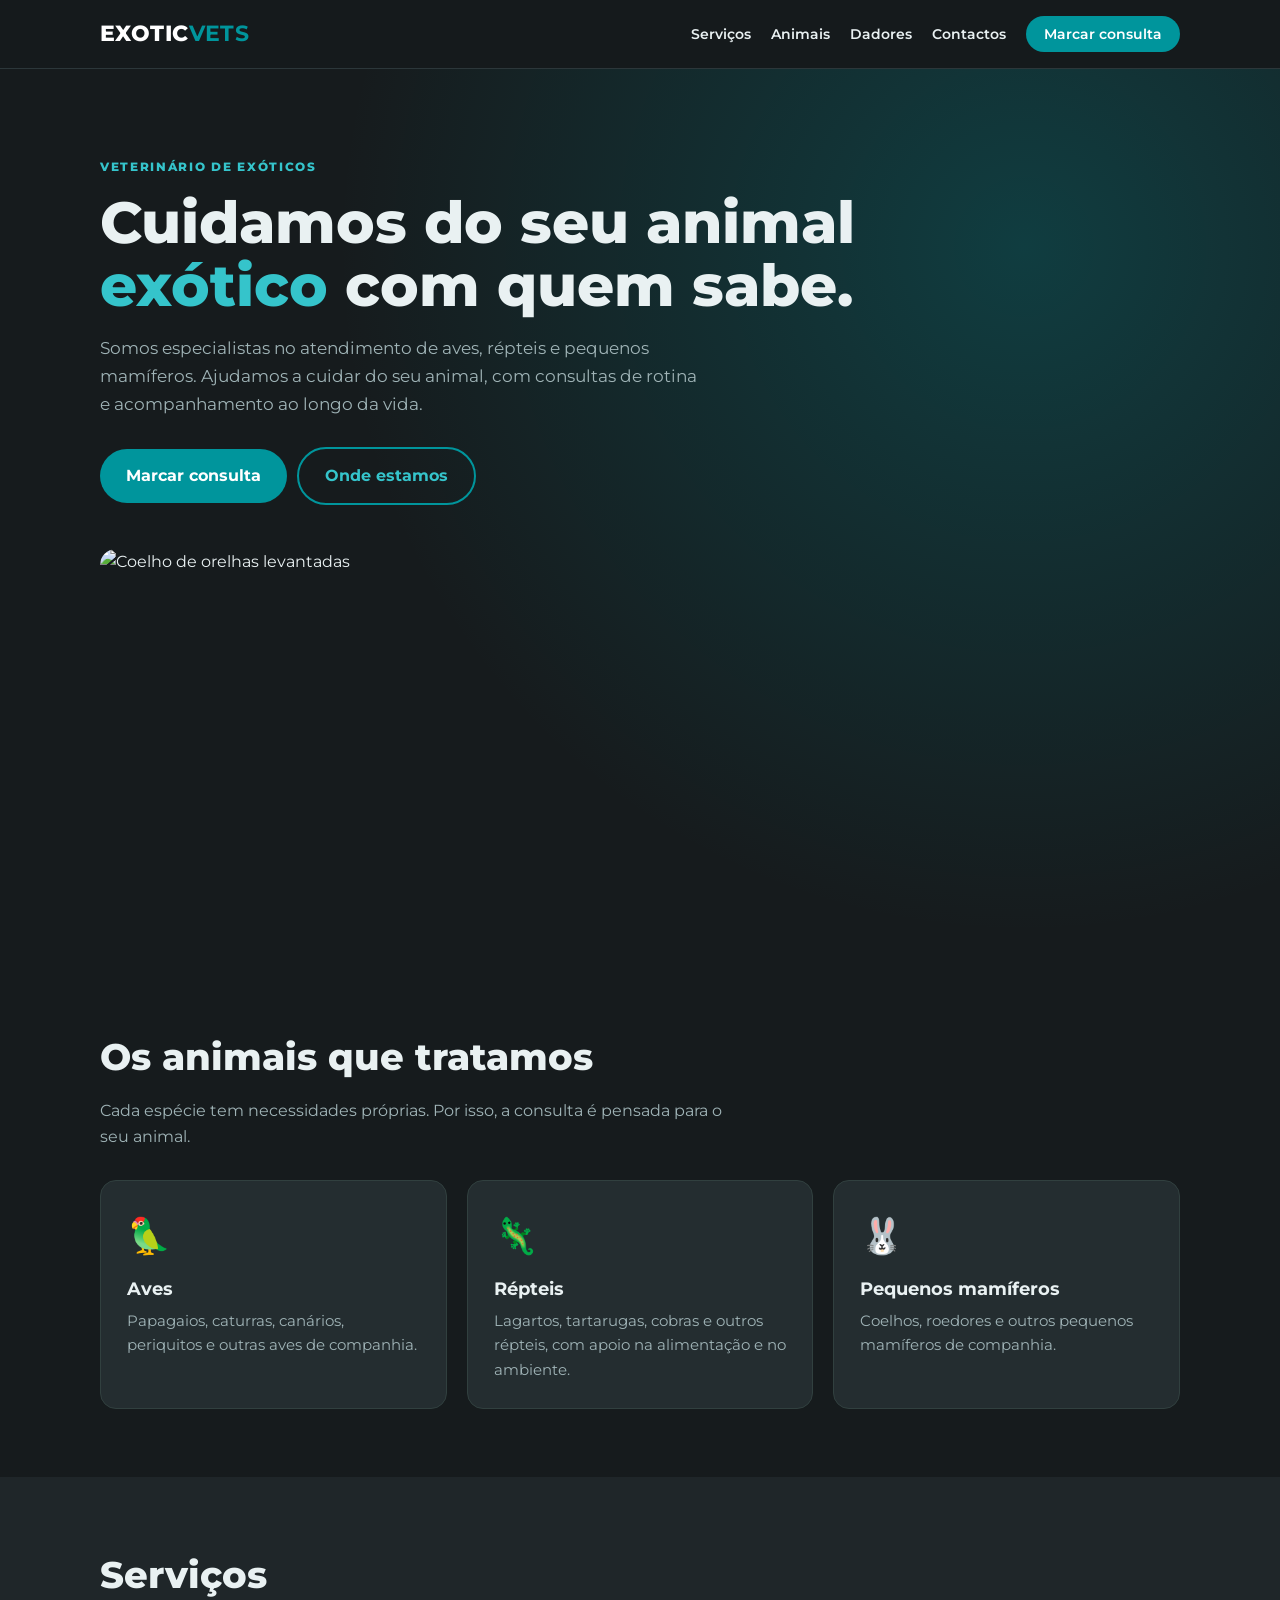
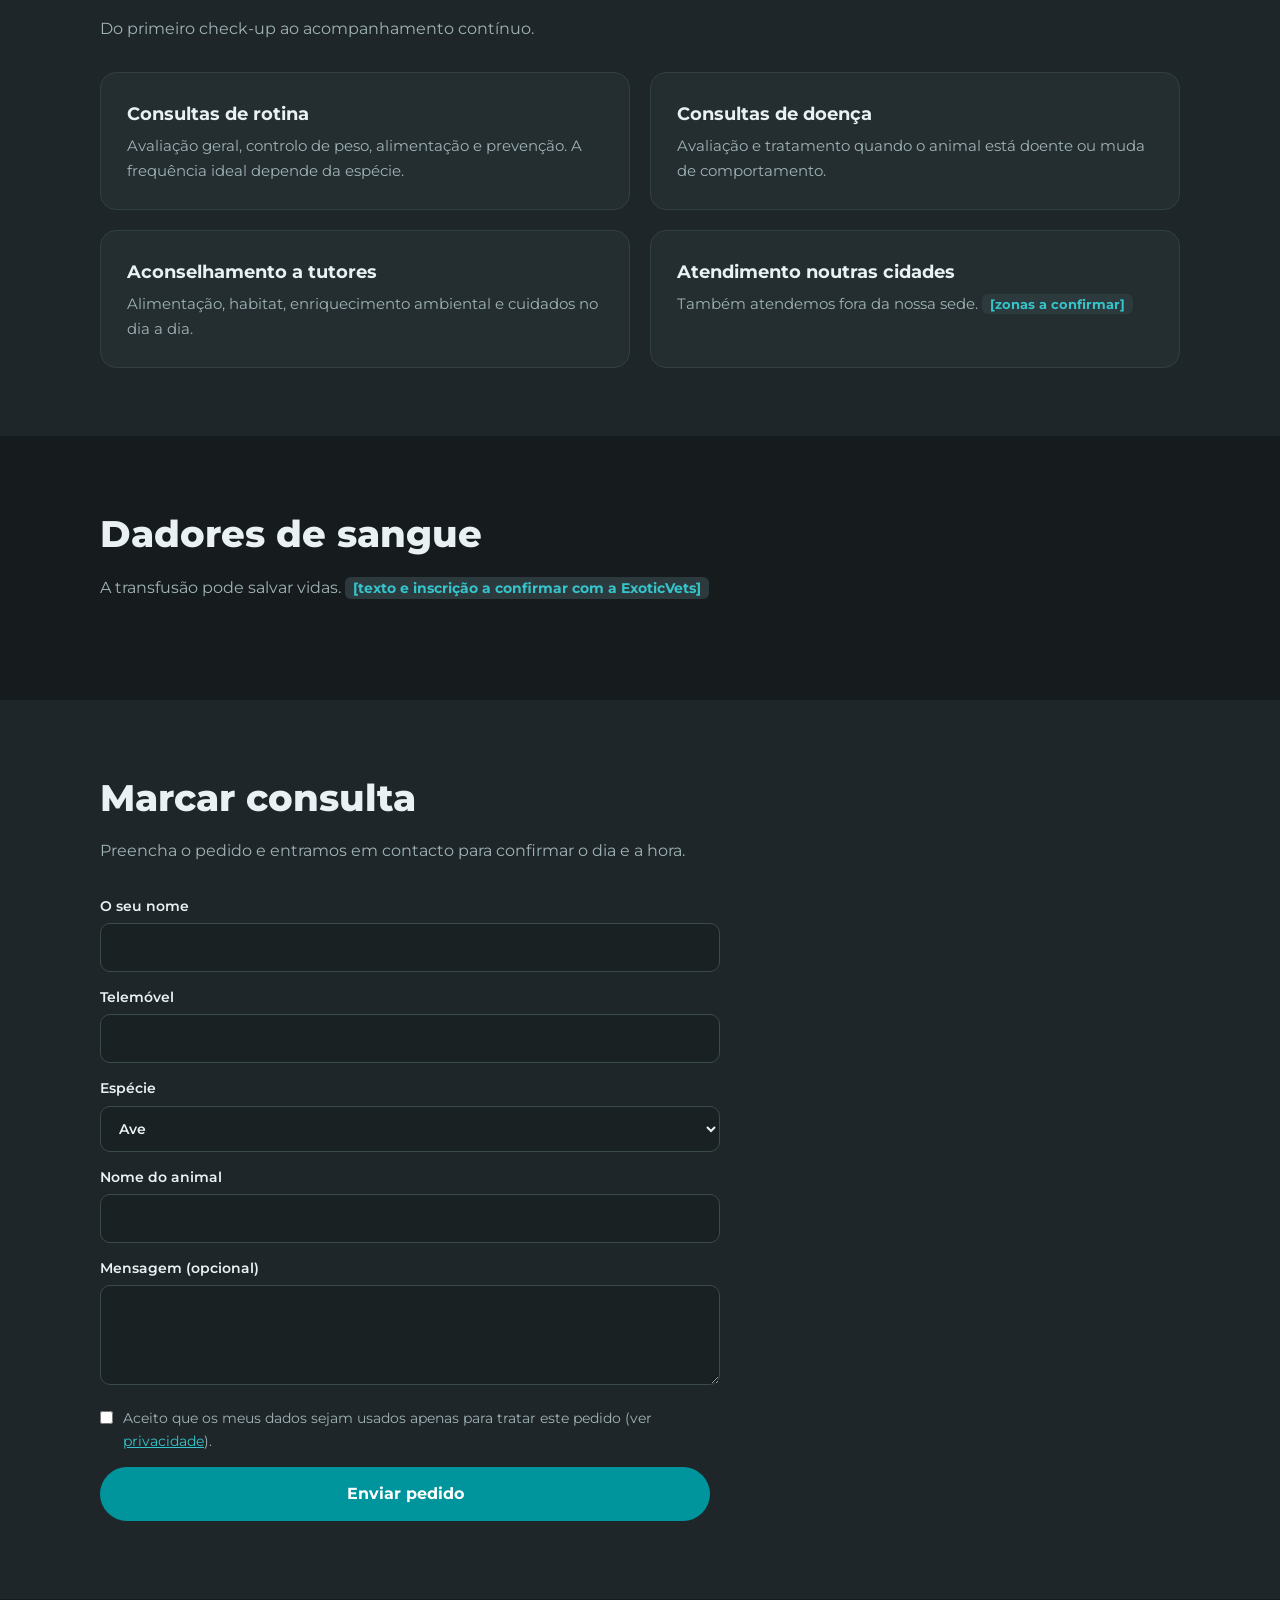
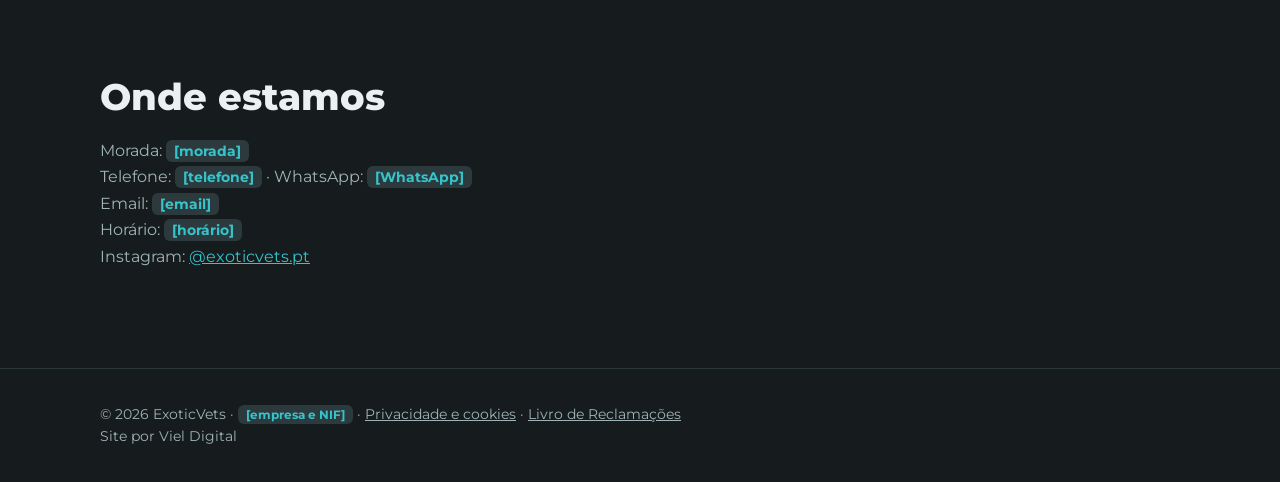
==== index.html @ 3c3feb09 "Add files via upload" ====
<!doctype html>
<html lang="pt-PT"><head><meta charset="utf-8"><meta name="viewport" content="width=device-width,initial-scale=1">
<meta http-equiv="Content-Security-Policy" content="default-src 'none'; img-src 'self' data: https://images.unsplash.com; style-src 'self'; font-src 'self'; script-src 'self'; base-uri 'none'; form-action 'none'; object-src 'none'">
<meta name="referrer" content="strict-origin-when-cross-origin">
<title>ExoticVets | Veterinário de animais exóticos</title>
<meta name="description" content="Veterinário especializado em aves, répteis e pequenos mamíferos. Consultas de rotina, urgências programadas e apoio a tutores de animais exóticos.">
<link rel="stylesheet" href="estilo.css"></head><body>
<header><div class="w nav"><a class="logo" href="#">Exotic<b>Vets</b></a><nav><a href="#servicos">Serviços</a><a href="#animais">Animais</a><a href="#dadores">Dadores</a><a href="#contactos">Contactos</a><a class="cta" href="#marcacao">Marcar consulta</a></nav></div></header>
<main>
<section class="hero"><div class="w"><span class="tag">Veterinário de exóticos</span>
<h1>Cuidamos do seu animal <span>exótico</span> com quem sabe.</h1>
<p>Somos especialistas no atendimento de aves, répteis e pequenos mamíferos. Ajudamos a cuidar do seu animal, com consultas de rotina e acompanhamento ao longo da vida.</p>
<a class="btn" href="#marcacao">Marcar consulta</a><a class="btn o" href="#contactos">Onde estamos</a>
<div class="hero-img"><img src="https://images.unsplash.com/photo-1618845332980-35b9410a8b1b?auto=format&amp;fit=crop&amp;w=1200&amp;h=340&amp;q=75" width="1200" height="340" alt="Coelho de orelhas levantadas"></div></div></section>

<section id="animais"><div class="w"><h2>Os animais que tratamos</h2><p class="lead">Cada espécie tem necessidades próprias. Por isso, a consulta é pensada para o seu animal.</p>
<div class="grid"><div class="card"><div class="ic">🦜</div><h3>Aves</h3><p>Papagaios, caturras, canários, periquitos e outras aves de companhia.</p></div>
<div class="card"><div class="ic">🦎</div><h3>Répteis</h3><p>Lagartos, tartarugas, cobras e outros répteis, com apoio na alimentação e no ambiente.</p></div>
<div class="card"><div class="ic">🐰</div><h3>Pequenos mamíferos</h3><p>Coelhos, roedores e outros pequenos mamíferos de companhia.</p></div></div></div></section>

<section id="servicos" class="alt"><div class="w"><h2>Serviços</h2><p class="lead">Do primeiro check-up ao acompanhamento contínuo.</p>
<div class="sp"><div class="card"><h3>Consultas de rotina</h3><p>Avaliação geral, controlo de peso, alimentação e prevenção. A frequência ideal depende da espécie.</p></div>
<div class="card"><h3>Consultas de doença</h3><p>Avaliação e tratamento quando o animal está doente ou muda de comportamento.</p></div>
<div class="card"><h3>Aconselhamento a tutores</h3><p>Alimentação, habitat, enriquecimento ambiental e cuidados no dia a dia.</p></div>
<div class="card"><h3>Atendimento noutras cidades</h3><p>Também atendemos fora da nossa sede. <span class="ph">[zonas a confirmar]</span></p></div></div></div></section>

<section id="dadores"><div class="w"><h2>Dadores de sangue</h2><p class="lead">A transfusão pode salvar vidas. <span class="ph">[texto e inscrição a confirmar com a ExoticVets]</span></p></div></section>

<section id="marcacao" class="alt"><div class="w"><h2>Marcar consulta</h2><p class="lead">Preencha o pedido e entramos em contacto para confirmar o dia e a hora.</p>
<form id="f-marcacao" novalidate><input class="hp" name="hp" tabindex="-1" autocomplete="off" aria-hidden="true">
<label>O seu nome<input name="nome" autocomplete="name" required></label>
<label>Telemóvel<input name="tel" type="tel" autocomplete="tel" required></label>
<label>Espécie<select name="especie"><option>Ave</option><option>Réptil</option><option>Pequeno mamífero</option><option>Outro</option></select></label>
<label>Nome do animal<input name="animal" required></label>
<label>Mensagem (opcional)<textarea name="obs"></textarea></label>
<label class="chk"><input type="checkbox" name="rgpd"><span>Aceito que os meus dados sejam usados apenas para tratar este pedido (ver <a href="privacidade.html">privacidade</a>).</span></label>
<button class="btn" type="submit">Enviar pedido</button><div id="msg" class="msg" role="status"></div></form></div></section>

<section id="contactos"><div class="w"><h2>Onde estamos</h2>
<p class="lead">Morada: <span class="ph">[morada]</span><br>Telefone: <span class="ph">[telefone]</span> · WhatsApp: <span class="ph">[WhatsApp]</span><br>Email: <span class="ph">[email]</span><br>Horário: <span class="ph">[horário]</span><br>Instagram: <a href="https://www.instagram.com/exoticvets.pt/" rel="noopener noreferrer">@exoticvets.pt</a></p></div></section>
</main>
<footer><div class="w">© 2026 ExoticVets · <span class="ph">[empresa e NIF]</span> · <a href="privacidade.html">Privacidade e cookies</a> · <a href="https://www.livroreclamacoes.pt/" rel="noopener noreferrer">Livro de Reclamações</a><br>Site por Viel Digital</div></footer>
<script src="script.js"></script></body></html>
---- estilo.css ----
@font-face{font-family:Montserrat;font-weight:400;src:url(montserrat-latin-400-normal.woff2) format("woff2")}
@font-face{font-family:Montserrat;font-weight:600;src:url(montserrat-latin-600-normal.woff2) format("woff2")}
@font-face{font-family:Montserrat;font-weight:700;src:url(montserrat-latin-700-normal.woff2) format("woff2")}
@font-face{font-family:Montserrat;font-weight:800;src:url(montserrat-latin-800-normal.woff2) format("woff2")}
:root{--tur:#00959c;--tur2:#35c4cb;--bg:#161b1d;--bg2:#1f2629;--card:#242d30;--tx:#e9f1f2;--mut:#9fb3b6;--r:16px}
*{box-sizing:border-box;margin:0;padding:0}
html{scroll-behavior:smooth}
body{font-family:Montserrat,system-ui,sans-serif;background:var(--bg);color:var(--tx);line-height:1.65}
a{color:var(--tur2)}
.w{max-width:1120px;margin:0 auto;padding:0 20px}
header{position:sticky;top:0;z-index:9;background:rgba(22,27,29,.94);border-bottom:1px solid #2c373a}
.nav{display:flex;align-items:center;justify-content:space-between;height:68px}
.logo{font-weight:800;font-size:1.35rem;letter-spacing:.02em;text-transform:uppercase;color:#fff;text-decoration:none}
.logo b{color:var(--tur)}
nav a{color:var(--tx);text-decoration:none;font-weight:600;font-size:.9rem;margin-left:20px}
nav a.cta{background:var(--tur);color:#fff;padding:9px 18px;border-radius:99px}
.hero{padding:84px 0 70px;background:radial-gradient(circle at 80% 20%,rgba(0,149,156,.28),transparent 55%)}
.tag{display:inline-block;color:var(--tur2);font-weight:800;font-size:.75rem;letter-spacing:.14em;text-transform:uppercase;margin-bottom:14px}
h1{font-size:clamp(2.1rem,5.5vw,3.6rem);line-height:1.1;font-weight:800;max-width:760px}
h1 span{color:var(--tur2)}
.hero p{max-width:600px;color:var(--mut);margin:18px 0 28px;font-size:1.05rem}
.btn{display:inline-block;background:var(--tur);color:#fff;font-weight:700;padding:14px 26px;border-radius:99px;text-decoration:none;margin:0 10px 10px 0;border:0;font:inherit;font-weight:700;cursor:pointer}
.btn.o{background:transparent;border:2px solid var(--tur);color:var(--tur2)}
section{padding:68px 0}
section.alt{background:var(--bg2)}
h2{font-size:clamp(1.6rem,3.6vw,2.3rem);font-weight:800;margin-bottom:10px}
.lead{color:var(--mut);max-width:640px;margin-bottom:30px}
.grid{display:grid;grid-template-columns:repeat(3,1fr);gap:20px}
.card{background:var(--card);border:1px solid #31403f;border-radius:var(--r);padding:26px}
.card .ic{font-size:2.2rem;margin-bottom:8px}
.card h3{font-size:1.1rem;margin-bottom:6px}
.card p{color:var(--mut);font-size:.93rem}
.sp{display:grid;grid-template-columns:repeat(2,1fr);gap:20px}
.hero-img{margin-top:34px;border-radius:var(--r);overflow:hidden;max-height:340px}
.hero-img img{width:100%;height:340px;object-fit:cover;display:block}
.ph{background:#2d3a3d;color:var(--tur2);padding:2px 8px;border-radius:6px;font-weight:700;font-size:.9em}
form{display:grid;gap:14px;max-width:620px}
label{font-weight:600;font-size:.88rem}
input,select,textarea{width:100%;padding:12px 14px;border-radius:10px;border:1px solid #3a4a4d;background:#1a2123;color:var(--tx);font:inherit;margin-top:5px}
textarea{min-height:100px}
.chk{display:flex;gap:10px;align-items:flex-start;font-weight:400;color:var(--mut)}
.chk input{width:auto;margin-top:4px}
.hp{position:absolute;left:-9999px}
.msg{padding:12px 14px;border-radius:10px;display:none;font-size:.92rem}
.msg.ok{display:block;background:#12383a;color:#bdf0f3}
.msg.er{display:block;background:#4a2326;color:#ffd0d3}
.note{color:var(--mut);font-size:.82rem}
footer{border-top:1px solid #2c373a;padding:34px 0;color:var(--mut);font-size:.85rem}
footer a{color:var(--mut)}
@media(max-width:820px){.grid,.sp{grid-template-columns:1fr}nav a:not(.cta){display:none}.hero{padding:56px 0 46px}}
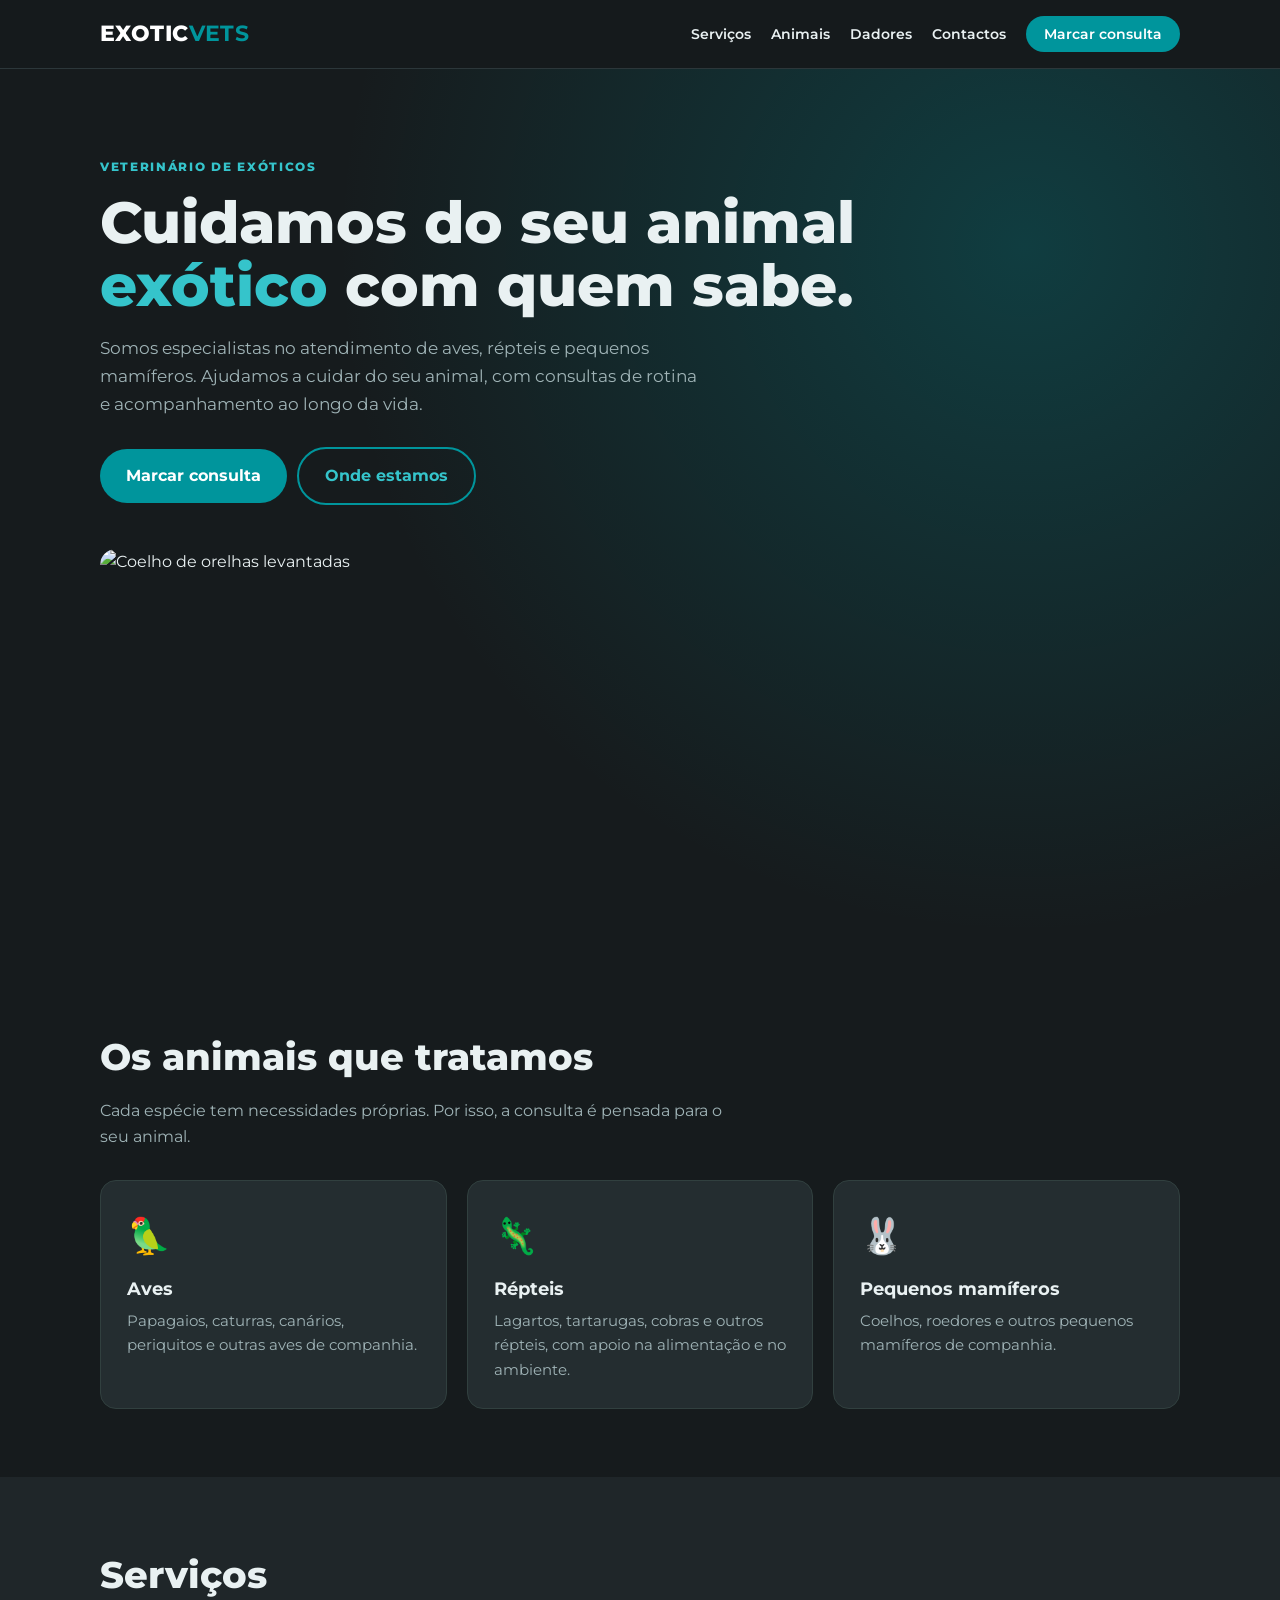
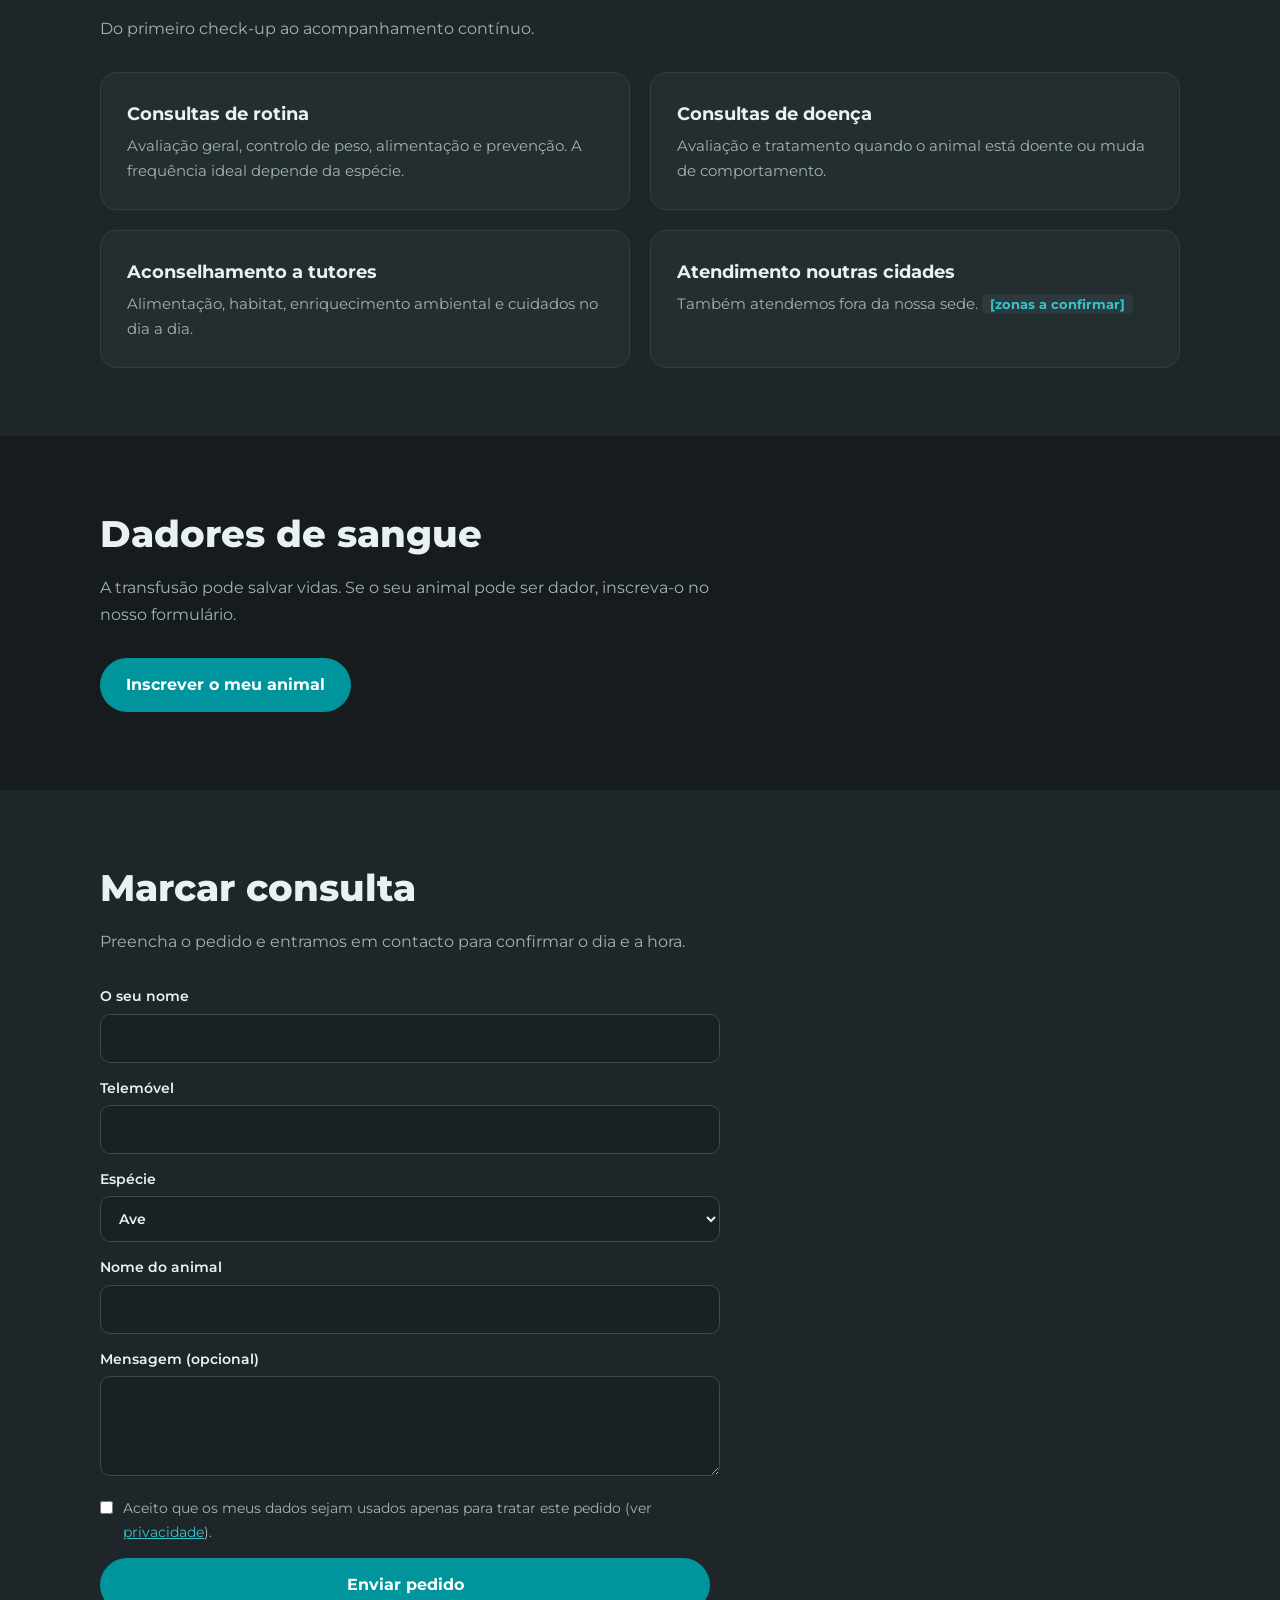
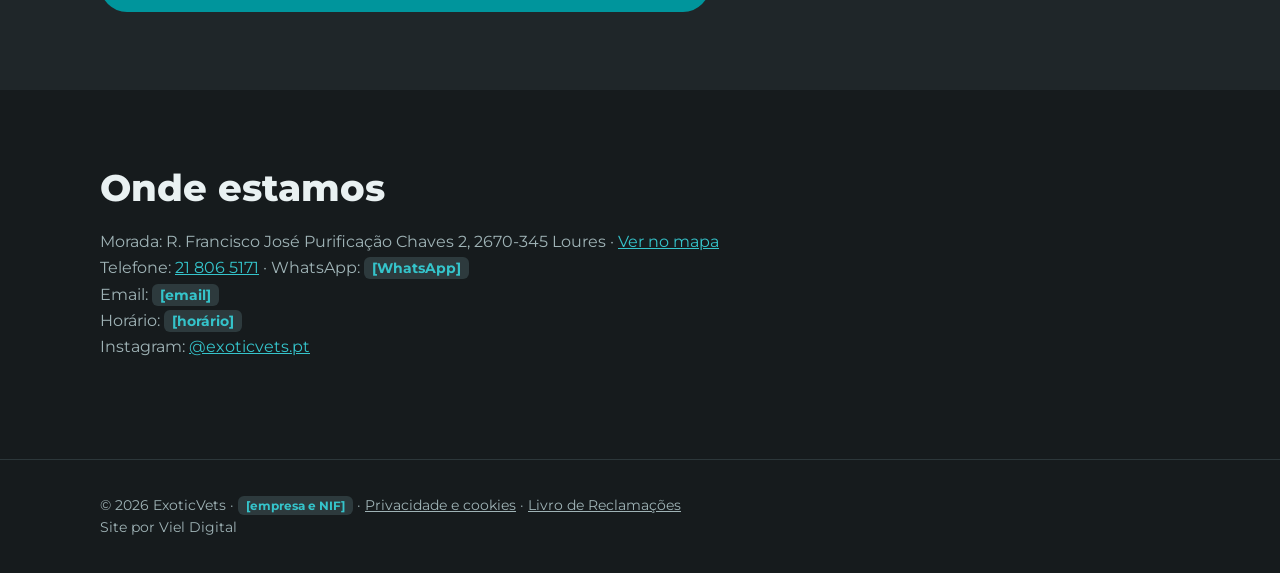
==== commit 3bbb64d8: "Add files via upload" ====
--- a/index.html
+++ b/index.html
@@ -24,7 +24,7 @@
 <div class="card"><h3>Aconselhamento a tutores</h3><p>Alimentação, habitat, enriquecimento ambiental e cuidados no dia a dia.</p></div>
 <div class="card"><h3>Atendimento noutras cidades</h3><p>Também atendemos fora da nossa sede. <span class="ph">[zonas a confirmar]</span></p></div></div></div></section>
 
-<section id="dadores"><div class="w"><h2>Dadores de sangue</h2><p class="lead">A transfusão pode salvar vidas. <span class="ph">[texto e inscrição a confirmar com a ExoticVets]</span></p></div></section>
+<section id="dadores"><div class="w"><h2>Dadores de sangue</h2><p class="lead">A transfusão pode salvar vidas. Se o seu animal pode ser dador, inscreva-o no nosso formulário.</p><a class="btn" href="https://forms.gle/tv3qfzx39hWBaTtU8" rel="noopener noreferrer">Inscrever o meu animal</a></div></section>
 
 <section id="marcacao" class="alt"><div class="w"><h2>Marcar consulta</h2><p class="lead">Preencha o pedido e entramos em contacto para confirmar o dia e a hora.</p>
 <form id="f-marcacao" novalidate><input class="hp" name="hp" tabindex="-1" autocomplete="off" aria-hidden="true">
@@ -37,7 +37,7 @@
 <button class="btn" type="submit">Enviar pedido</button><div id="msg" class="msg" role="status"></div></form></div></section>
 
 <section id="contactos"><div class="w"><h2>Onde estamos</h2>
-<p class="lead">Morada: <span class="ph">[morada]</span><br>Telefone: <span class="ph">[telefone]</span> · WhatsApp: <span class="ph">[WhatsApp]</span><br>Email: <span class="ph">[email]</span><br>Horário: <span class="ph">[horário]</span><br>Instagram: <a href="https://www.instagram.com/exoticvets.pt/" rel="noopener noreferrer">@exoticvets.pt</a></p></div></section>
+<p class="lead">Morada: R. Francisco José Purificação Chaves 2, 2670-345 Loures · <a href="https://maps.app.goo.gl/LmafQeNsnpKFBzVv6" rel="noopener noreferrer">Ver no mapa</a><br>Telefone: <a href="tel:+351218065171">21 806 5171</a> · WhatsApp: <span class="ph">[WhatsApp]</span><br>Email: <span class="ph">[email]</span><br>Horário: <span class="ph">[horário]</span><br>Instagram: <a href="https://www.instagram.com/exoticvets.pt/" rel="noopener noreferrer">@exoticvets.pt</a></p></div></section>
 </main>
 <footer><div class="w">© 2026 ExoticVets · <span class="ph">[empresa e NIF]</span> · <a href="privacidade.html">Privacidade e cookies</a> · <a href="https://www.livroreclamacoes.pt/" rel="noopener noreferrer">Livro de Reclamações</a><br>Site por Viel Digital</div></footer>
 <script src="script.js"></script></body></html>
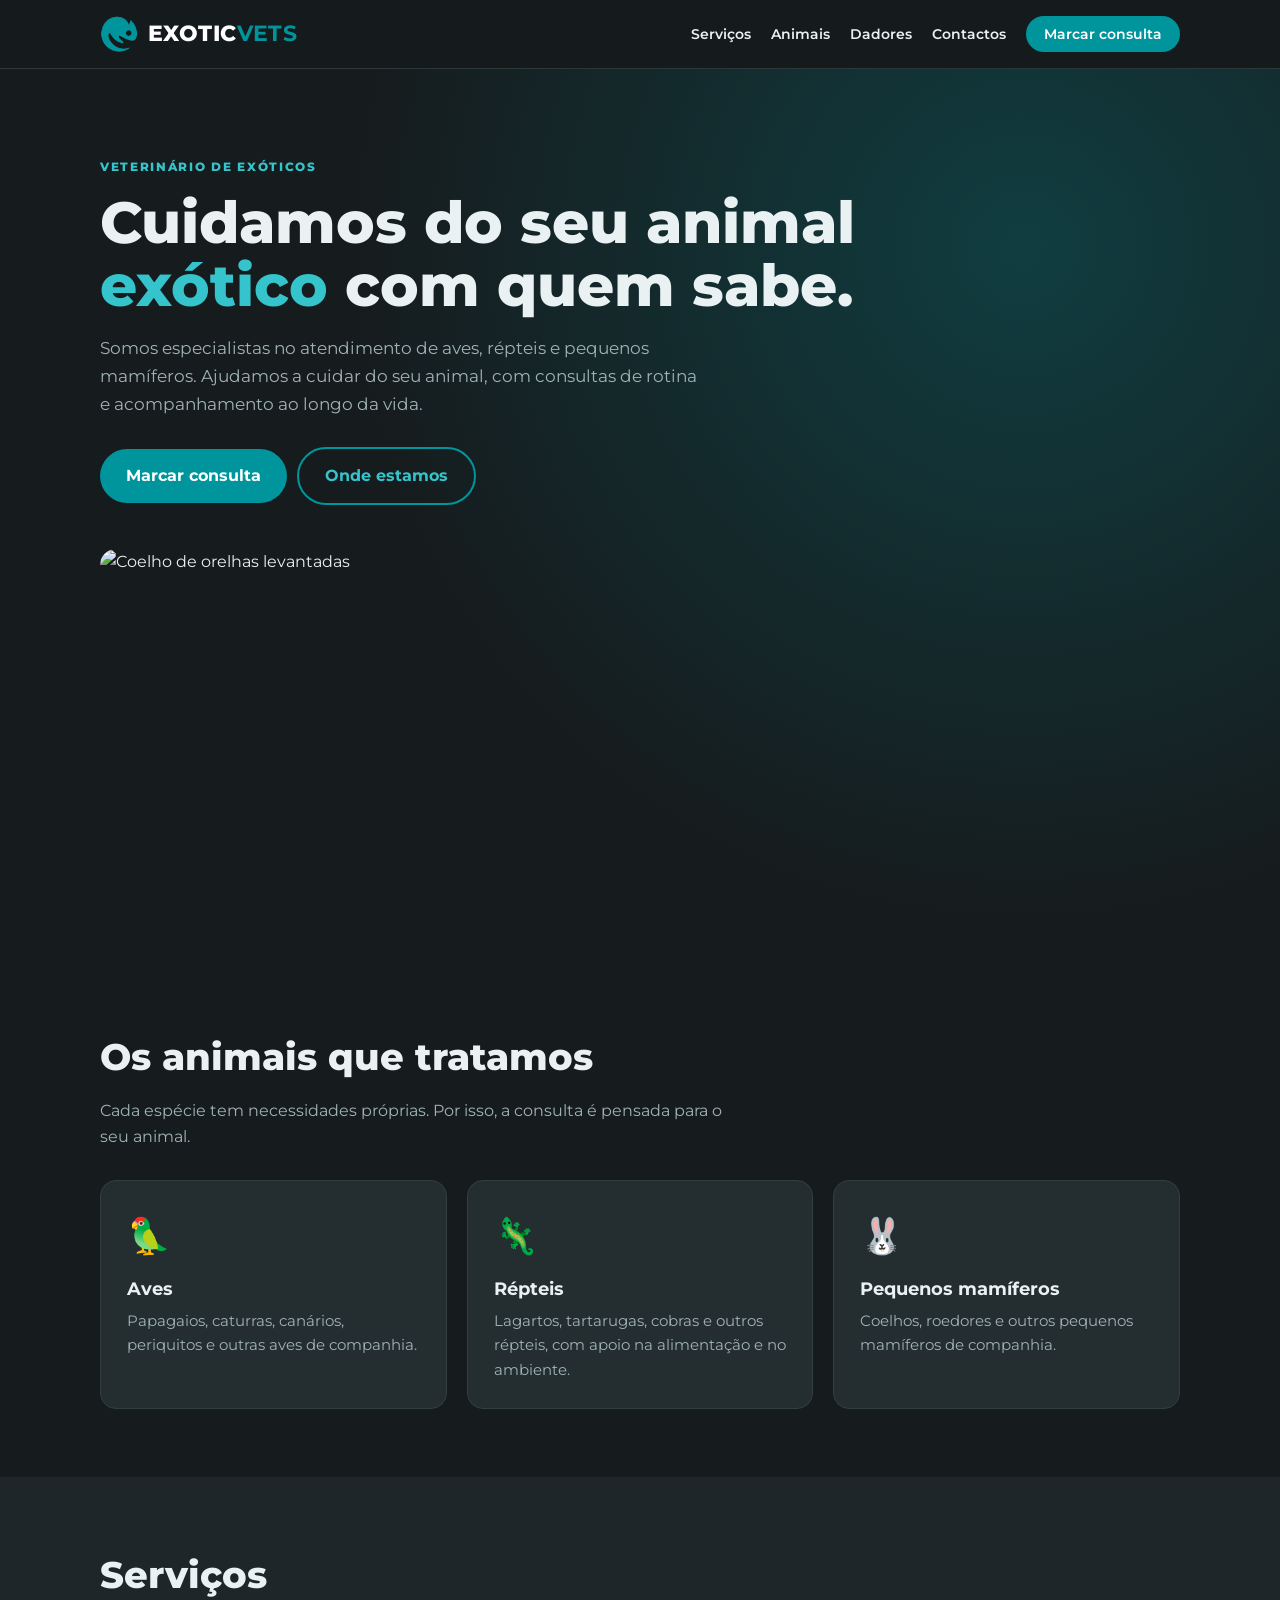
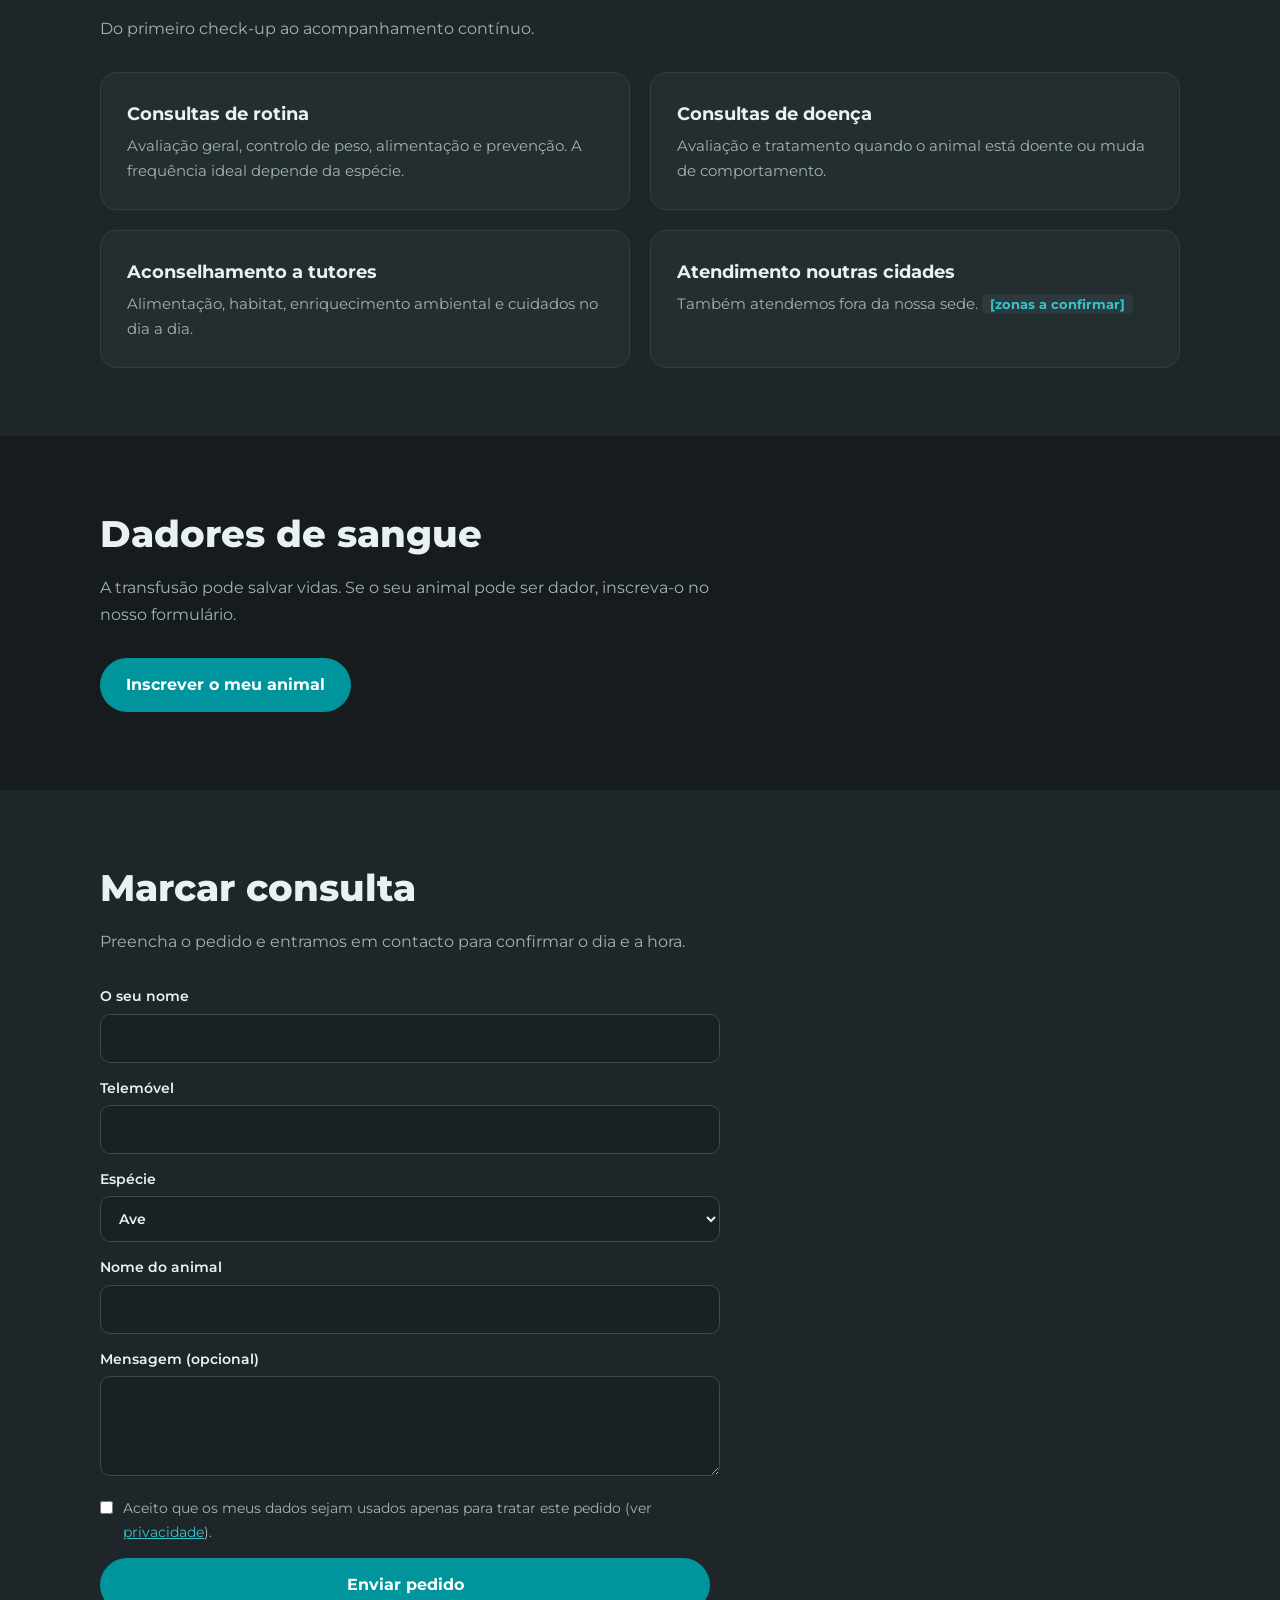
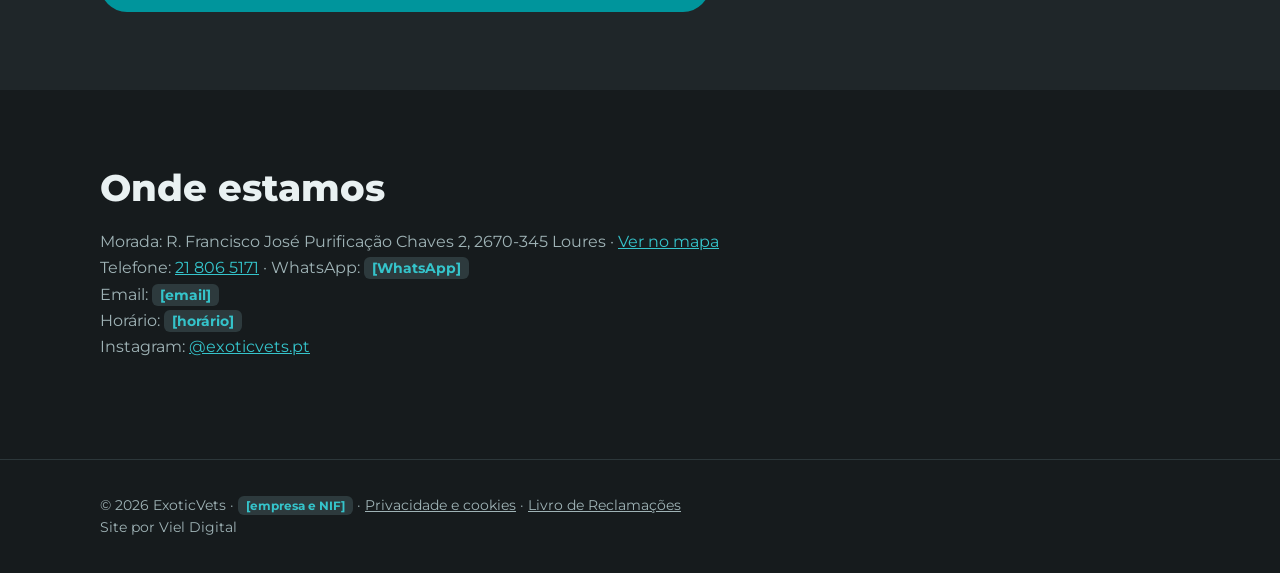
==== commit 7e35350b: "Add files via upload" ====
--- a/index.html
+++ b/index.html
@@ -4,8 +4,8 @@
 <meta name="referrer" content="strict-origin-when-cross-origin">
 <title>ExoticVets | Veterinário de animais exóticos</title>
 <meta name="description" content="Veterinário especializado em aves, répteis e pequenos mamíferos. Consultas de rotina, urgências programadas e apoio a tutores de animais exóticos.">
-<link rel="stylesheet" href="estilo.css"></head><body>
-<header><div class="w nav"><a class="logo" href="#">Exotic<b>Vets</b></a><nav><a href="#servicos">Serviços</a><a href="#animais">Animais</a><a href="#dadores">Dadores</a><a href="#contactos">Contactos</a><a class="cta" href="#marcacao">Marcar consulta</a></nav></div></header>
+<link rel="icon" type="image/png" href="favicon.png"><link rel="stylesheet" href="estilo.css"></head><body>
+<header><div class="w nav"><a class="logo" href="#"><img src="logo.png" width="38" height="38" alt="">Exotic<b>Vets</b></a><nav><a href="#servicos">Serviços</a><a href="#animais">Animais</a><a href="#dadores">Dadores</a><a href="#contactos">Contactos</a><a class="cta" href="#marcacao">Marcar consulta</a></nav></div></header>
 <main>
 <section class="hero"><div class="w"><span class="tag">Veterinário de exóticos</span>
 <h1>Cuidamos do seu animal <span>exótico</span> com quem sabe.</h1>
--- a/estilo.css
+++ b/estilo.css
@@ -48,3 +48,4 @@
 footer{border-top:1px solid #2c373a;padding:34px 0;color:var(--mut);font-size:.85rem}
 footer a{color:var(--mut)}
 @media(max-width:820px){.grid,.sp{grid-template-columns:1fr}nav a:not(.cta){display:none}.hero{padding:56px 0 46px}}
+.logo{display:flex;align-items:center}.logo img{display:block;margin-right:10px}
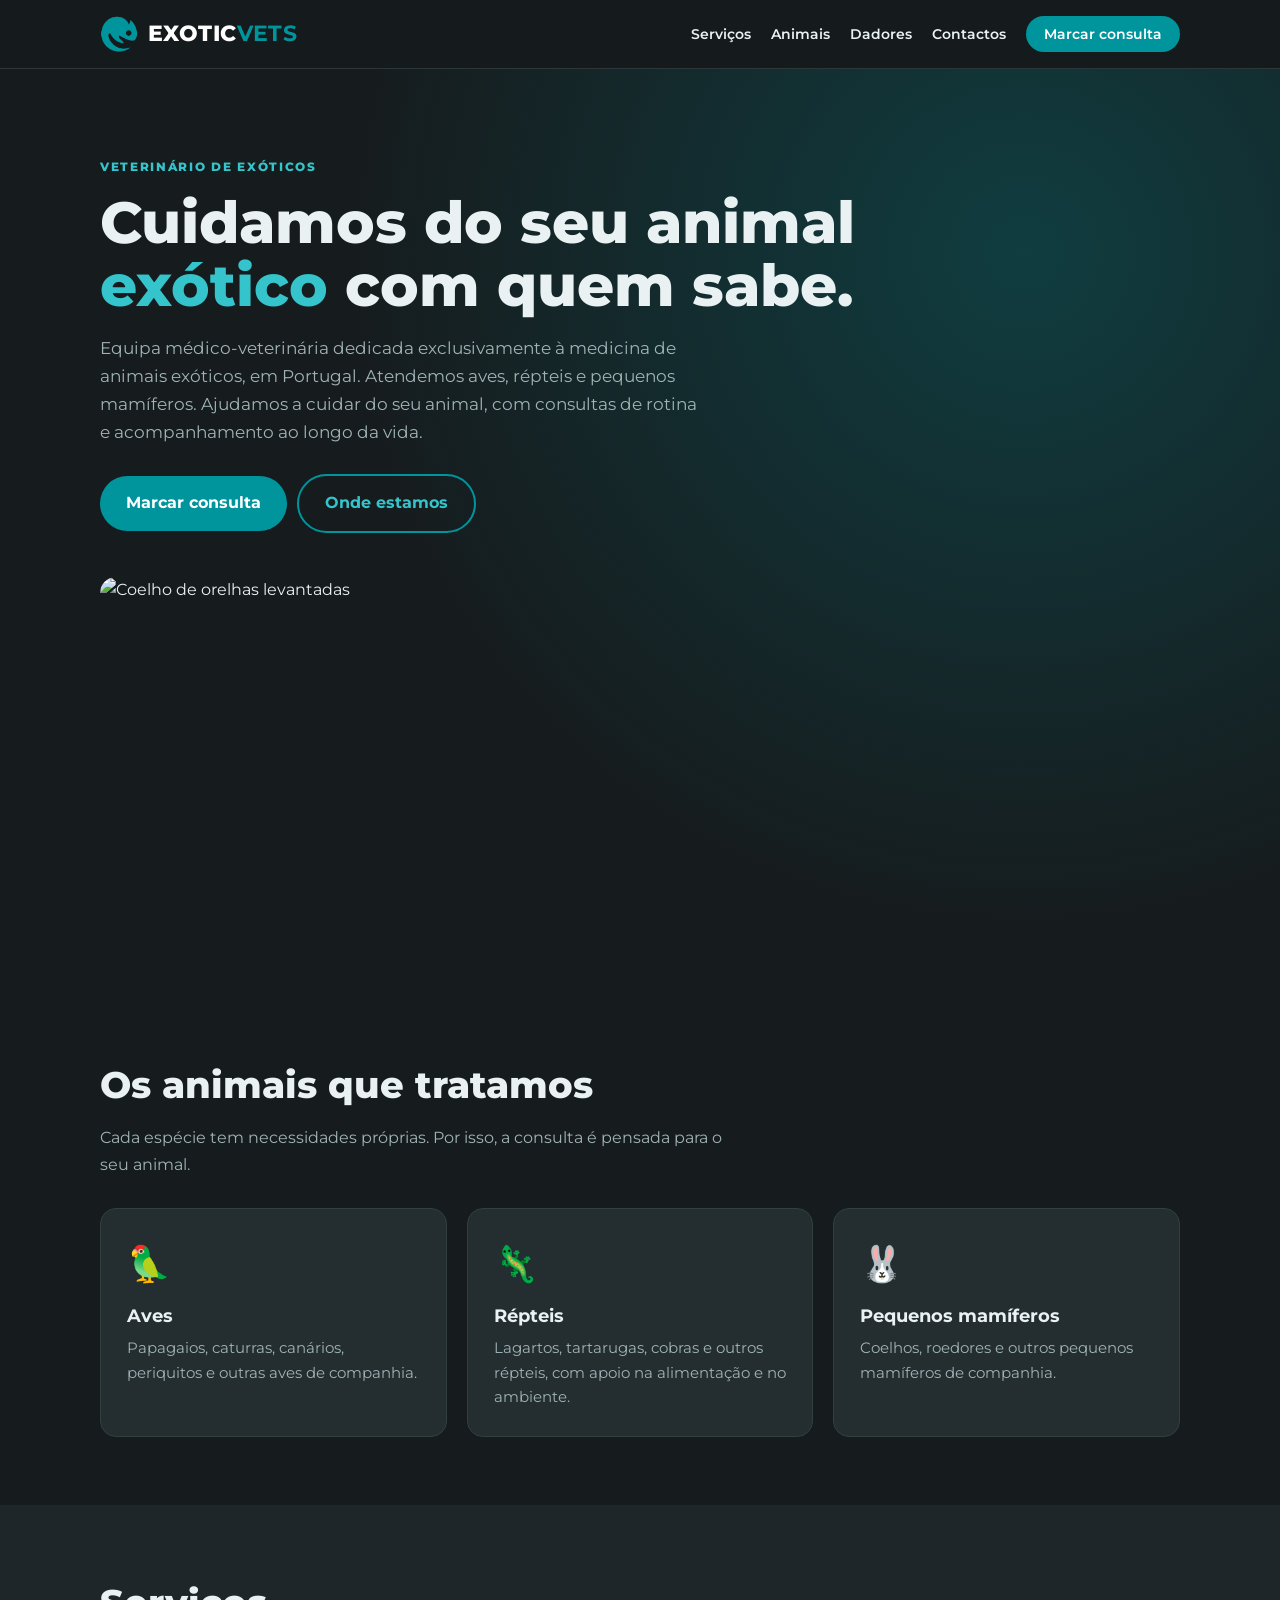
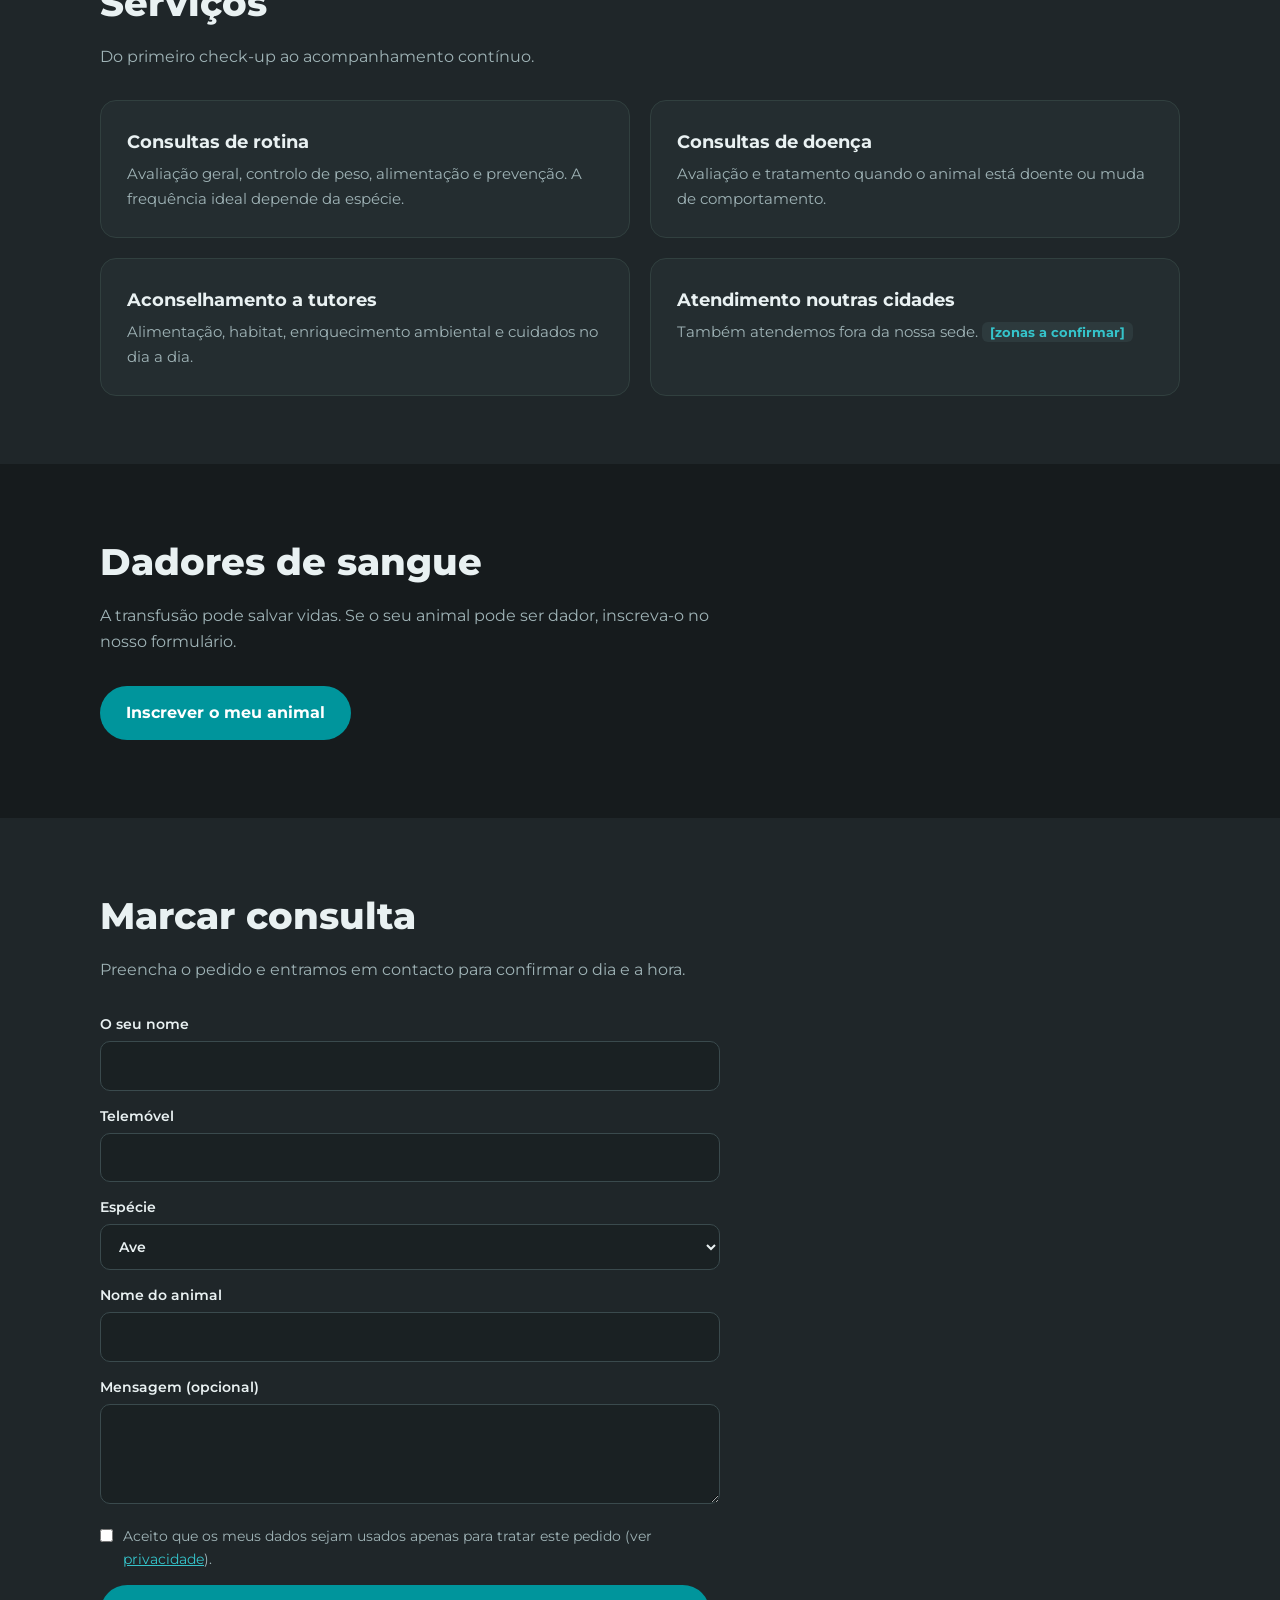
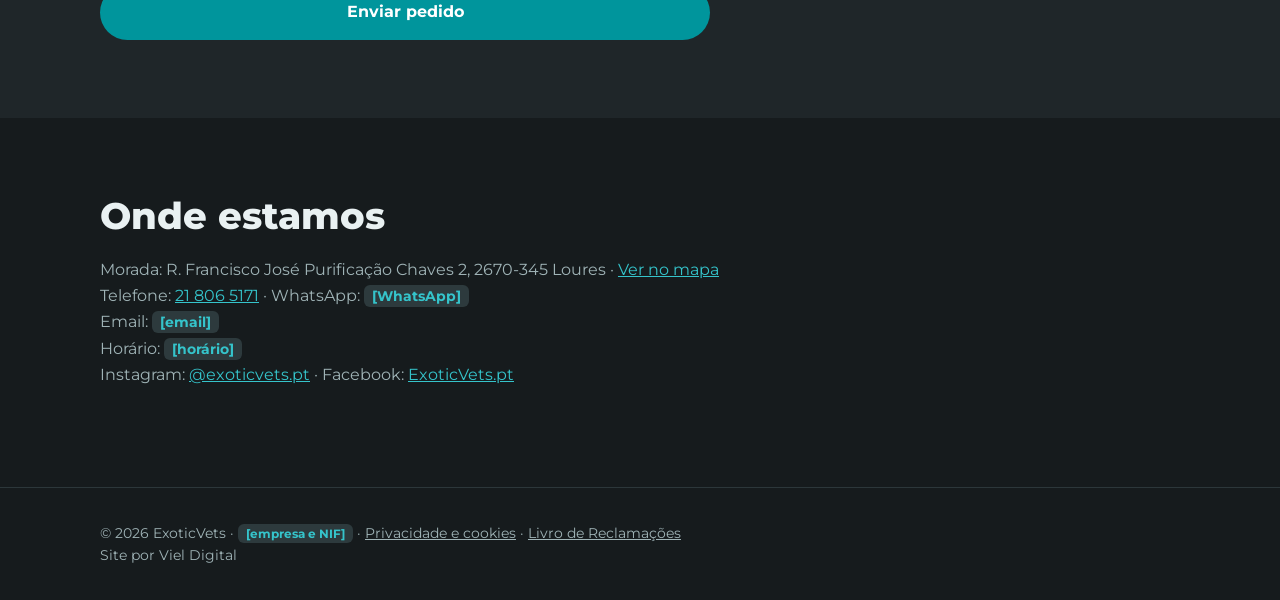
==== commit 88900166: "Add files via upload" ====
--- a/index.html
+++ b/index.html
@@ -9,7 +9,7 @@
 <main>
 <section class="hero"><div class="w"><span class="tag">Veterinário de exóticos</span>
 <h1>Cuidamos do seu animal <span>exótico</span> com quem sabe.</h1>
-<p>Somos especialistas no atendimento de aves, répteis e pequenos mamíferos. Ajudamos a cuidar do seu animal, com consultas de rotina e acompanhamento ao longo da vida.</p>
+<p>Equipa médico-veterinária dedicada exclusivamente à medicina de animais exóticos, em Portugal. Atendemos aves, répteis e pequenos mamíferos. Ajudamos a cuidar do seu animal, com consultas de rotina e acompanhamento ao longo da vida.</p>
 <a class="btn" href="#marcacao">Marcar consulta</a><a class="btn o" href="#contactos">Onde estamos</a>
 <div class="hero-img"><img src="https://images.unsplash.com/photo-1618845332980-35b9410a8b1b?auto=format&amp;fit=crop&amp;w=1200&amp;h=340&amp;q=75" width="1200" height="340" alt="Coelho de orelhas levantadas"></div></div></section>
 
@@ -37,7 +37,7 @@
 <button class="btn" type="submit">Enviar pedido</button><div id="msg" class="msg" role="status"></div></form></div></section>
 
 <section id="contactos"><div class="w"><h2>Onde estamos</h2>
-<p class="lead">Morada: R. Francisco José Purificação Chaves 2, 2670-345 Loures · <a href="https://maps.app.goo.gl/LmafQeNsnpKFBzVv6" rel="noopener noreferrer">Ver no mapa</a><br>Telefone: <a href="tel:+351218065171">21 806 5171</a> · WhatsApp: <span class="ph">[WhatsApp]</span><br>Email: <span class="ph">[email]</span><br>Horário: <span class="ph">[horário]</span><br>Instagram: <a href="https://www.instagram.com/exoticvets.pt/" rel="noopener noreferrer">@exoticvets.pt</a></p></div></section>
+<p class="lead">Morada: R. Francisco José Purificação Chaves 2, 2670-345 Loures · <a href="https://maps.app.goo.gl/LmafQeNsnpKFBzVv6" rel="noopener noreferrer">Ver no mapa</a><br>Telefone: <a href="tel:+351218065171">21 806 5171</a> · WhatsApp: <span class="ph">[WhatsApp]</span><br>Email: <span class="ph">[email]</span><br>Horário: <span class="ph">[horário]</span><br>Instagram: <a href="https://www.instagram.com/exoticvets.pt/" rel="noopener noreferrer">@exoticvets.pt</a> · Facebook: <a href="https://www.facebook.com/exotivets" rel="noopener noreferrer">ExoticVets.pt</a></p></div></section>
 </main>
 <footer><div class="w">© 2026 ExoticVets · <span class="ph">[empresa e NIF]</span> · <a href="privacidade.html">Privacidade e cookies</a> · <a href="https://www.livroreclamacoes.pt/" rel="noopener noreferrer">Livro de Reclamações</a><br>Site por Viel Digital</div></footer>
 <script src="script.js"></script></body></html>
